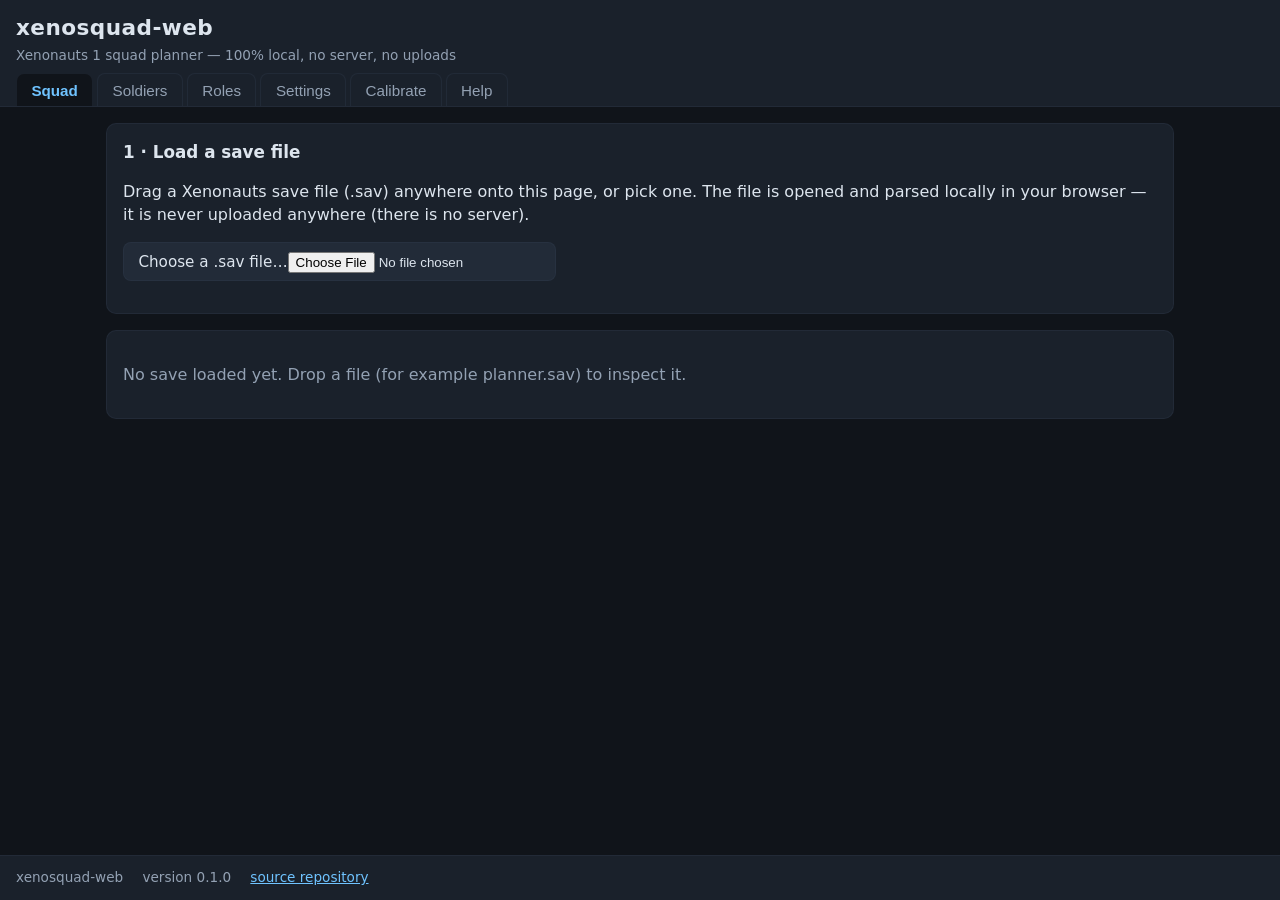
==== index.html @ cca50516 "M1: static skeleton + save inspector Tab layout (Squad/Soldiers/Roles/Settings/Calibrate/Help), drag" ====
<!DOCTYPE html>
<html lang="en">
<head>
  <meta charset="utf-8">
  <meta name="viewport" content="width=device-width, initial-scale=1">
  <!--
    Privacy by construction: this policy forbids every network fetch
    (connect-src 'none'), all remote scripts/styles/images, inline scripts,
    and forms posting anywhere. The app is fully static and offline.
  -->
  <meta http-equiv="Content-Security-Policy"
        content="default-src 'none'; script-src 'self'; style-src 'self'; img-src 'self' data:; connect-src 'none'; form-action 'none'; base-uri 'none'; object-src 'none'">
  <title>xenosquad-web — Xenonauts 1 squad planner</title>
  <link rel="stylesheet" href="style.css">
</head>
<body>
  <header class="app-header">
    <h1>xenosquad-web</h1>
    <p class="tagline">Xenonauts 1 squad planner — 100% local, no server, no uploads</p>
    <nav id="tab-bar" class="tab-bar" aria-label="Main tabs"></nav>
  </header>

  <main id="tab-content" class="tab-content"></main>

  <footer class="app-footer">
    <span>xenosquad-web</span>
    <span>version <span id="app-version"></span></span>
    <a id="repo-link" href="https://github.com/UnknownVibe23/xenosquad-web">source repository</a>
  </footer>

  <!-- full-page drag-and-drop overlay -->
  <div id="drop-overlay" aria-hidden="true"><div>Drop your Xenonauts .sav file anywhere</div></div>

  <!-- classic scripts (not ES modules) so the page also works from file:// -->
  <script src="domain/models.js"></script>
  <script src="parser/saveParser.js"></script>
  <script src="settings/store.js"></script>
  <script src="ui/dom.js"></script>
  <script src="ui/tabs-squad.js"></script>
  <script src="ui/main.js"></script>
</body>
</html>
---- style.css ----
/*
 * style.css — xenosquad-web base styles.
 *
 * Layout goals: a single centered column that stays comfortable on a
 * vertical monitor (1080x1920) and never requires horizontal page scrolling
 * in a narrow viewport. Everything uses fluid widths and minmax(0, 1fr)
 * grids so panels stack instead of overflowing.
 */

:root {
  --bg: #10141a;
  --panel: #1a212b;
  --panel-alt: #222b38;
  --border: #33405252;
  --text: #dde5ee;
  --muted: #93a1b3;
  --accent: #6fc3ff;
  --accent-2: #9be29b;
  --danger: #ff8f8f;
  --radius: 10px;
}

* { box-sizing: border-box; }

html, body {
  margin: 0;
  padding: 0;
  background: var(--bg);
  color: var(--text);
  font-family: system-ui, -apple-system, "Segoe UI", Roboto, sans-serif;
  font-size: 16px;
  line-height: 1.45;
}

body {
  display: flex;
  flex-direction: column;
  min-height: 100vh;
  min-width: 0;
}

.app-header {
  padding: 0.75rem 1rem 0;
  border-bottom: 1px solid var(--border);
  background: var(--panel);
}

.app-header h1 {
  margin: 0;
  font-size: 1.35rem;
  letter-spacing: 0.02em;
}

.tagline {
  margin: 0.15rem 0 0.5rem;
  color: var(--muted);
  font-size: 0.85rem;
}

.tab-bar {
  display: flex;
  flex-wrap: wrap;
  gap: 0.25rem;
  overflow-x: auto;
}

.tab {
  appearance: none;
  border: 1px solid var(--border);
  border-bottom: none;
  background: transparent;
  color: var(--muted);
  padding: 0.45rem 0.9rem;
  border-radius: 8px 8px 0 0;
  cursor: pointer;
  font-size: 0.95rem;
  white-space: nowrap;
}

.tab.active {
  background: var(--bg);
  color: var(--accent);
  font-weight: 600;
}

.tab-content {
  flex: 1;
  width: 100%;
  max-width: 1100px;
  margin: 0 auto;
  padding: 1rem;
  min-width: 0;
}

.app-footer {
  display: flex;
  flex-wrap: wrap;
  gap: 0.4rem 1.2rem;
  padding: 0.75rem 1rem;
  border-top: 1px solid var(--border);
  background: var(--panel);
  color: var(--muted);
  font-size: 0.85rem;
}

.app-footer a { color: var(--accent); }

.panel {
  background: var(--panel);
  border: 1px solid var(--border);
  border-radius: var(--radius);
  padding: 1rem;
  margin-bottom: 1rem;
  min-width: 0;
}

.panel h2 {
  margin: 0 0 0.6rem;
  font-size: 1.05rem;
}

.panel.error {
  border-color: var(--danger);
  color: #ffd7d7;
}

.panel.muted { color: var(--muted); }

.placeholder { color: var(--muted); font-style: italic; }

.button-like {
  display: inline-block;
  background: var(--panel-alt);
  border: 1px solid var(--border);
  border-radius: 8px;
  padding: 0.45rem 0.9rem;
  cursor: pointer;
  color: var(--text);
  font-size: 0.95rem;
}

button {
  background: var(--panel-alt);
  border: 1px solid var(--border);
  border-radius: 8px;
  padding: 0.35rem 0.8rem;
  color: var(--text);
  cursor: pointer;
  font-size: 0.9rem;
}

button.primary {
  background: #2b4a63;
  border-color: var(--accent);
  color: #fff;
}

button.danger {
  border-color: var(--danger);
  color: var(--danger);
}

input[type="text"], input[type="number"], select, textarea {
  background: var(--bg);
  color: var(--text);
  border: 1px solid var(--border);
  border-radius: 6px;
  padding: 0.3rem 0.45rem;
  font-size: 0.9rem;
  max-width: 100%;
}

table.kv { border-collapse: collapse; width: 100%; }
table.kv th, table.kv td {
  text-align: left;
  padding: 0.3rem 0.6rem;
  border-bottom: 1px solid var(--border);
  vertical-align: top;
  word-break: break-word;
}
table.kv th { color: var(--muted); font-weight: 600; white-space: nowrap; }

/* full-page drop overlay */
#drop-overlay {
  position: fixed;
  inset: 0;
  display: none;
  align-items: center;
  justify-content: center;
  background: rgba(10, 16, 24, 0.82);
  border: 4px dashed var(--accent);
  z-index: 50;
  pointer-events: none;
  font-size: 1.4rem;
  color: var(--accent);
  text-align: center;
  padding: 1rem;
}

#drop-overlay.visible { display: flex; }

/* narrow / vertical monitors: everything stacks, no horizontal page scroll */
@media (max-width: 700px) {
  .tab-content { padding: 0.6rem; }
  .app-header h1 { font-size: 1.15rem; }
  .panel { padding: 0.75rem; }
}
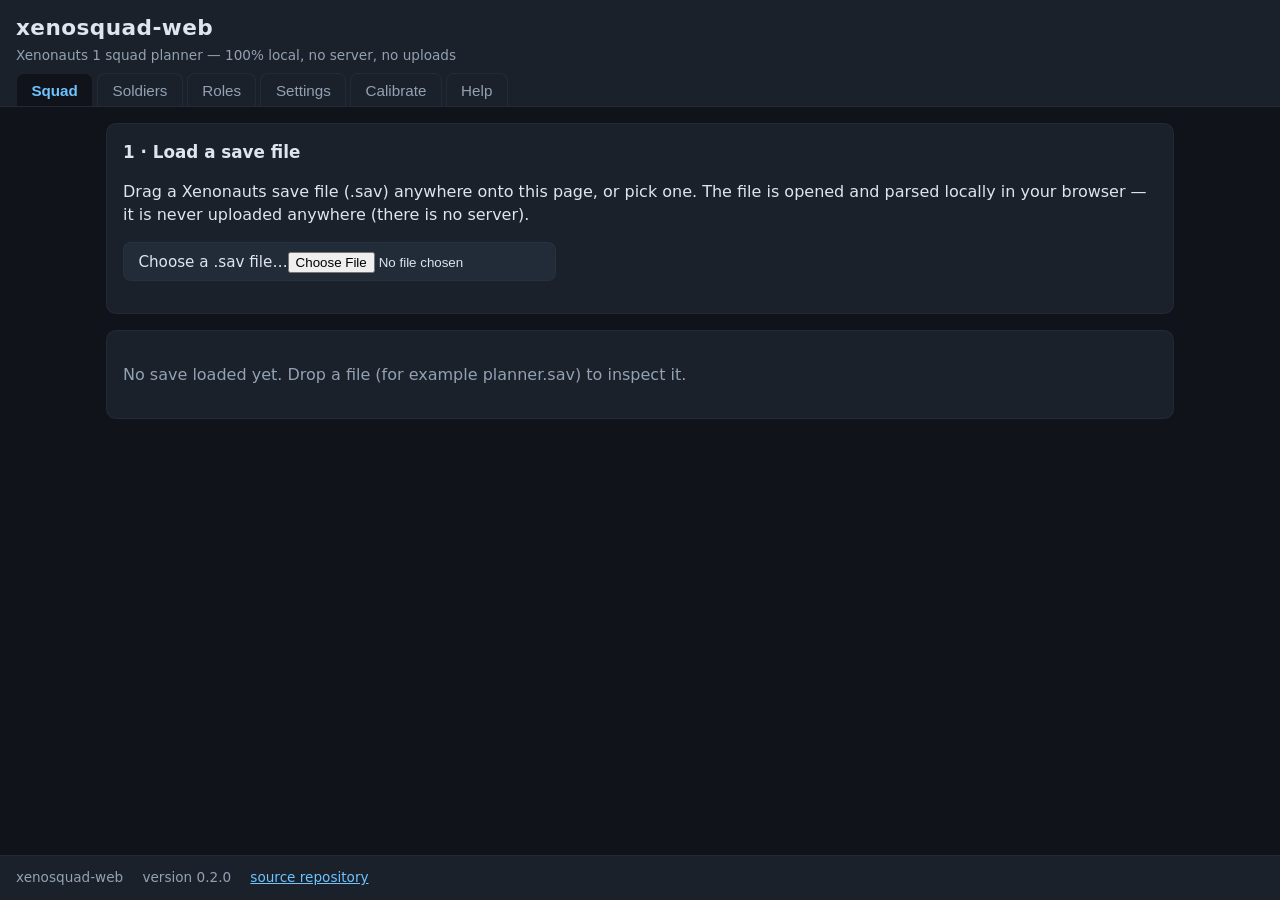
==== commit 82d2a894: "M2: full parser + Calibrate tab + Soldiers tab + synthetic fixture + tests Marker scan extended to f" ====
--- a/index.html
+++ b/index.html
@@ -37,6 +37,8 @@
   <script src="settings/store.js"></script>
   <script src="ui/dom.js"></script>
   <script src="ui/tabs-squad.js"></script>
+  <script src="ui/tabs-soldiers.js"></script>
+  <script src="ui/tabs-calibrate.js"></script>
   <script src="ui/main.js"></script>
 </body>
 </html>
--- a/style.css
+++ b/style.css
@@ -205,3 +205,33 @@
   .app-header h1 { font-size: 1.15rem; }
   .panel { padding: 0.75rem; }
 }
+
+/* tables (Soldiers tab, Calibrate raw view) */
+.table-wrap { overflow-x: auto; max-width: 100%; }
+table.roster { border-collapse: collapse; width: 100%; font-size: 0.85rem; }
+table.roster th, table.roster td {
+  border-bottom: 1px solid var(--border);
+  padding: 0.3rem 0.5rem;
+  text-align: left;
+  vertical-align: top;
+  word-break: break-word;
+}
+table.roster th { color: var(--muted); position: sticky; top: 0; background: var(--panel); }
+td.num, th.num { text-align: right; font-variant-numeric: tabular-nums; }
+td.small { color: var(--muted); font-size: 0.78rem; }
+tr.wounded td { color: var(--danger); }
+td.mapped { background: #2b4a6355; font-weight: 600; }
+
+.notice {
+  background: #3a3320;
+  border: 1px solid #8a7a3a;
+  border-radius: 8px;
+  padding: 0.5rem 0.7rem;
+  font-size: 0.85rem;
+  color: #ffe9a8;
+}
+
+/* calibrate grid */
+.cal-grid { display: grid; grid-template-columns: repeat(auto-fit, minmax(220px, 1fr)); gap: 0.5rem 1rem; }
+.cal-row { display: flex; flex-direction: column; gap: 0.25rem; font-size: 0.9rem; }
+.cal-row select { width: 100%; }
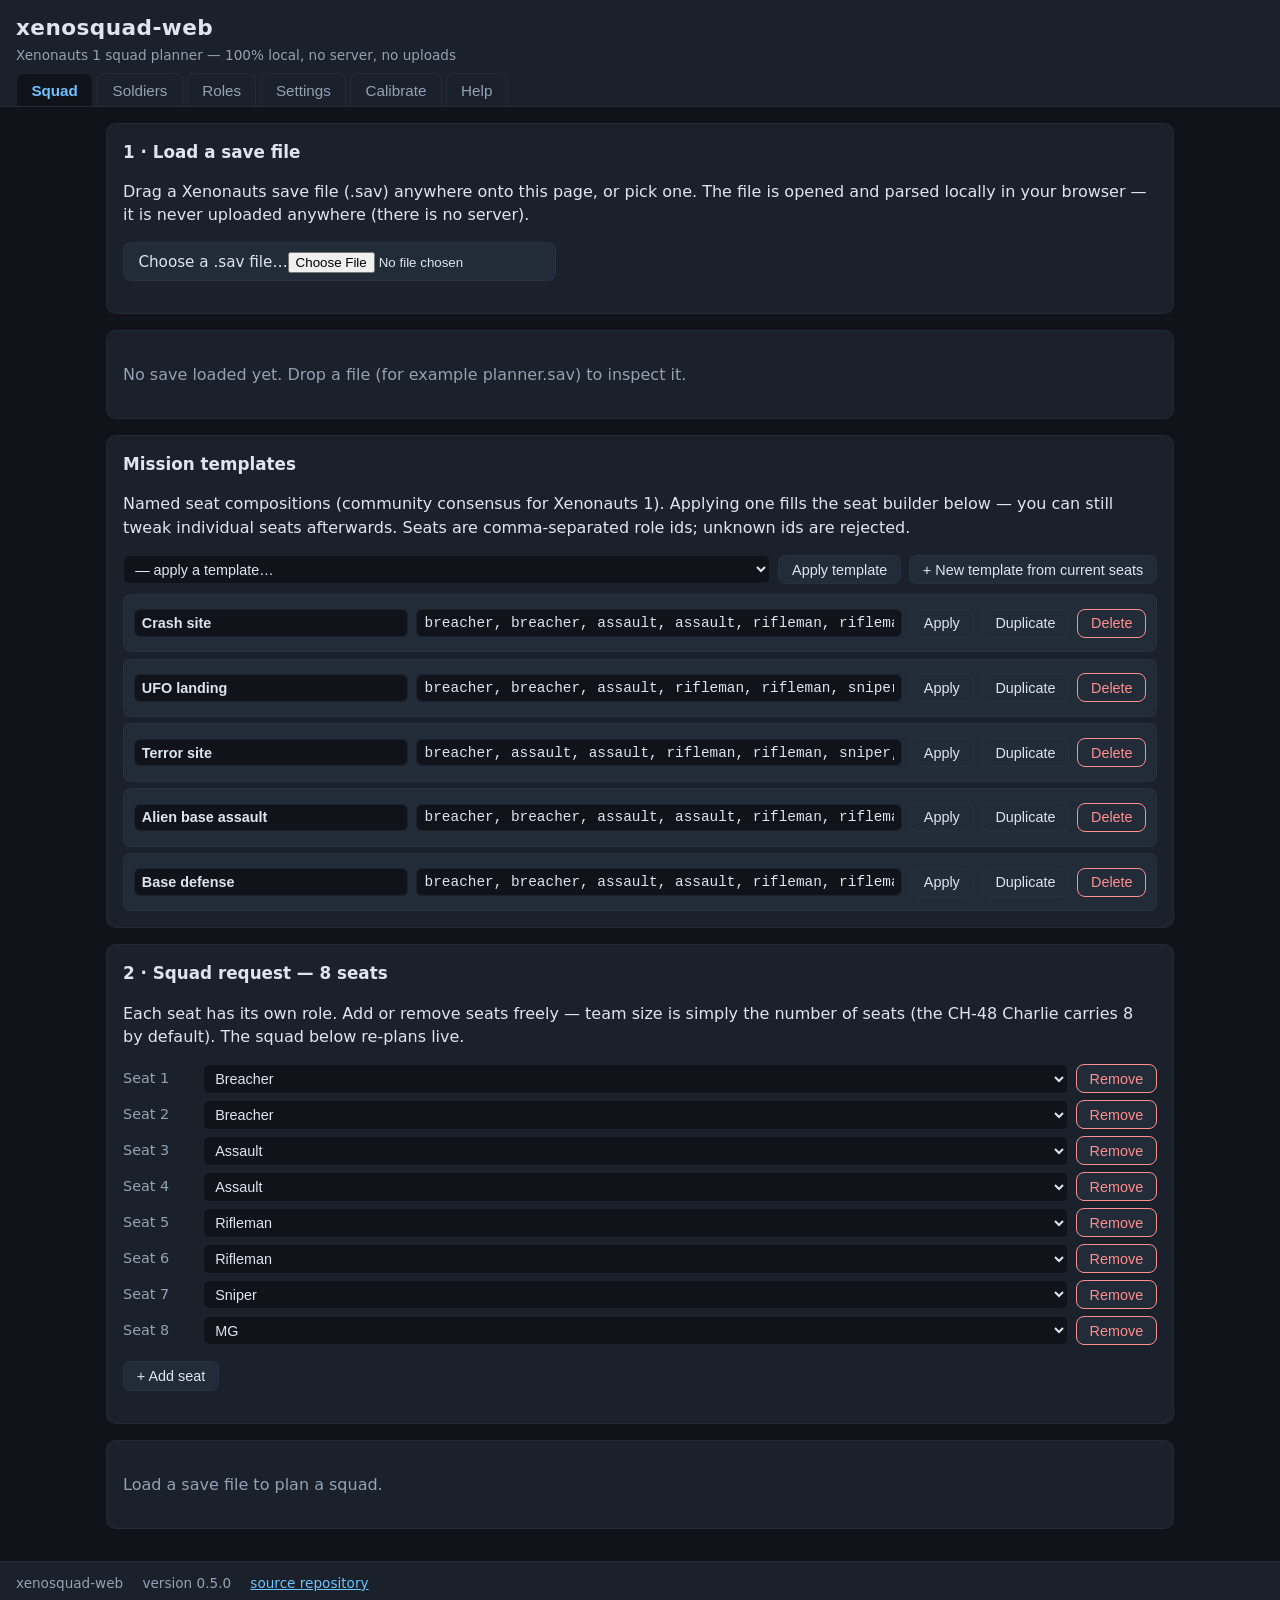
==== commit bb3a61be: "M5: full adjustability + polish (roles/settings editors, templates, persistence, CSP, help, responsi" ====
--- a/index.html
+++ b/index.html
@@ -38,7 +38,10 @@
   <script src="ui/dom.js"></script>
   <script src="ui/tabs-squad.js"></script>
   <script src="ui/tabs-soldiers.js"></script>
+  <script src="ui/tabs-roles.js"></script>
+  <script src="ui/tabs-settings.js"></script>
   <script src="ui/tabs-calibrate.js"></script>
+  <script src="ui/tabs-help.js"></script>
   <script src="ui/main.js"></script>
 </body>
 </html>
--- a/style.css
+++ b/style.css
@@ -235,3 +235,67 @@
 .cal-grid { display: grid; grid-template-columns: repeat(auto-fit, minmax(220px, 1fr)); gap: 0.5rem 1rem; }
 .cal-row { display: flex; flex-direction: column; gap: 0.25rem; font-size: 0.9rem; }
 .cal-row select { width: 100%; }
+
+/* squad seat builder + result */
+.seat-list { display: flex; flex-direction: column; gap: 0.4rem; margin-bottom: 0.6rem; }
+.seat-row { display: flex; gap: 0.5rem; align-items: center; flex-wrap: wrap; }
+.seat-row .seat-num { min-width: 4.5rem; color: var(--muted); font-size: 0.9rem; }
+.seat-row select { flex: 1 1 12rem; min-width: 0; }
+
+.pick-grid { display: grid; grid-template-columns: repeat(auto-fill, minmax(min(100%, 300px), 1fr)); gap: 0.6rem; }
+.pick {
+  background: var(--panel-alt);
+  border: 1px solid var(--border);
+  border-radius: var(--radius);
+  padding: 0.6rem 0.75rem;
+  min-width: 0;
+}
+.pick.training { border-color: var(--accent-2); }
+.pick.empty { color: var(--muted); font-style: italic; }
+.pick-head { display: flex; justify-content: space-between; gap: 0.5rem; flex-wrap: wrap; }
+.pick-role { font-weight: 600; color: var(--accent); }
+.pick-name { font-weight: 600; }
+.pick-sub { color: var(--muted); font-size: 0.8rem; margin-top: 0.15rem; }
+.pick-why { font-size: 0.82rem; margin-top: 0.3rem; color: var(--accent-2); }
+.pick-stats { font-size: 0.75rem; color: var(--muted); margin-top: 0.25rem; font-variant-numeric: tabular-nums; }
+
+ul.bench { margin: 0.3rem 0 0; padding-left: 1.2rem; columns: 2; }
+ul.bench li { font-size: 0.88rem; margin-bottom: 0.15rem; word-break: break-word; }
+@media (max-width: 700px) { ul.bench { columns: 1; } }
+
+/* roles editor */
+.role-card h3 { margin: 0.7rem 0 0.3rem; font-size: 0.85rem; color: var(--muted); text-transform: uppercase; letter-spacing: 0.04em; }
+.role-head { display: flex; gap: 0.6rem; align-items: center; flex-wrap: wrap; }
+.role-name { font-weight: 700; font-size: 1rem; flex: 1 1 10rem; min-width: 0; }
+.role-btns { display: flex; gap: 0.4rem; }
+.w-grid { display: grid; grid-template-columns: repeat(auto-fit, minmax(240px, 1fr)); gap: 0.3rem 1rem; }
+.w-row { display: flex; align-items: center; gap: 0.5rem; font-size: 0.88rem; }
+.w-row .w-name { width: 3rem; color: var(--muted); }
+.w-row input[type="range"] { flex: 1; min-width: 0; }
+.w-out { min-width: 2.2rem; text-align: right; font-variant-numeric: tabular-nums; font-size: 0.85rem; }
+.f-grid { display: grid; grid-template-columns: repeat(auto-fit, minmax(90px, 1fr)); gap: 0.3rem 0.6rem; }
+.f-row { display: flex; align-items: center; gap: 0.35rem; font-size: 0.85rem; }
+.f-row .w-name { width: 2.4rem; color: var(--muted); }
+.f-row input { width: 100%; min-width: 0; }
+.role-misc { display: flex; flex-wrap: wrap; gap: 0.5rem 1.2rem; margin-top: 0.5rem; }
+.t-grid { display: flex; flex-wrap: wrap; gap: 0.4rem 1rem; }
+.t-box { display: flex; align-items: center; gap: 0.3rem; font-size: 0.88rem; }
+
+/* settings */
+.set-grid { display: grid; grid-template-columns: repeat(auto-fit, minmax(260px, 1fr)); gap: 0.5rem 1.2rem; }
+.set-row { display: flex; flex-direction: column; gap: 0.25rem; font-size: 0.88rem; }
+.set-row.check { flex-direction: row; align-items: center; gap: 0.5rem; }
+.set-row input[type="range"] { width: 100%; }
+.set-row input[type="number"], .set-row input[type="text"] { width: 100%; }
+.btn-row { display: flex; flex-wrap: wrap; gap: 0.5rem; margin: 0.4rem 0; }
+.error-text { color: var(--danger); }
+.ok-text { color: var(--accent-2); }
+
+/* templates */
+.tpl-apply { display: flex; flex-wrap: wrap; gap: 0.5rem; align-items: center; margin-bottom: 0.6rem; }
+.tpl-apply select { flex: 1 1 14rem; min-width: 0; }
+.tpl-list { display: flex; flex-direction: column; gap: 0.4rem; }
+.tpl-card { display: flex; flex-wrap: wrap; gap: 0.5rem; align-items: center; background: var(--panel-alt); border: 1px solid var(--border); border-radius: 8px; padding: 0.45rem 0.6rem; }
+.tpl-name { flex: 1 1 10rem; min-width: 8rem; font-weight: 600; }
+.tpl-seats { flex: 2 1 16rem; min-width: 10rem; font-family: ui-monospace, monospace; font-size: 0.8rem; }
+.tpl-seats.invalid { border-color: var(--danger); }
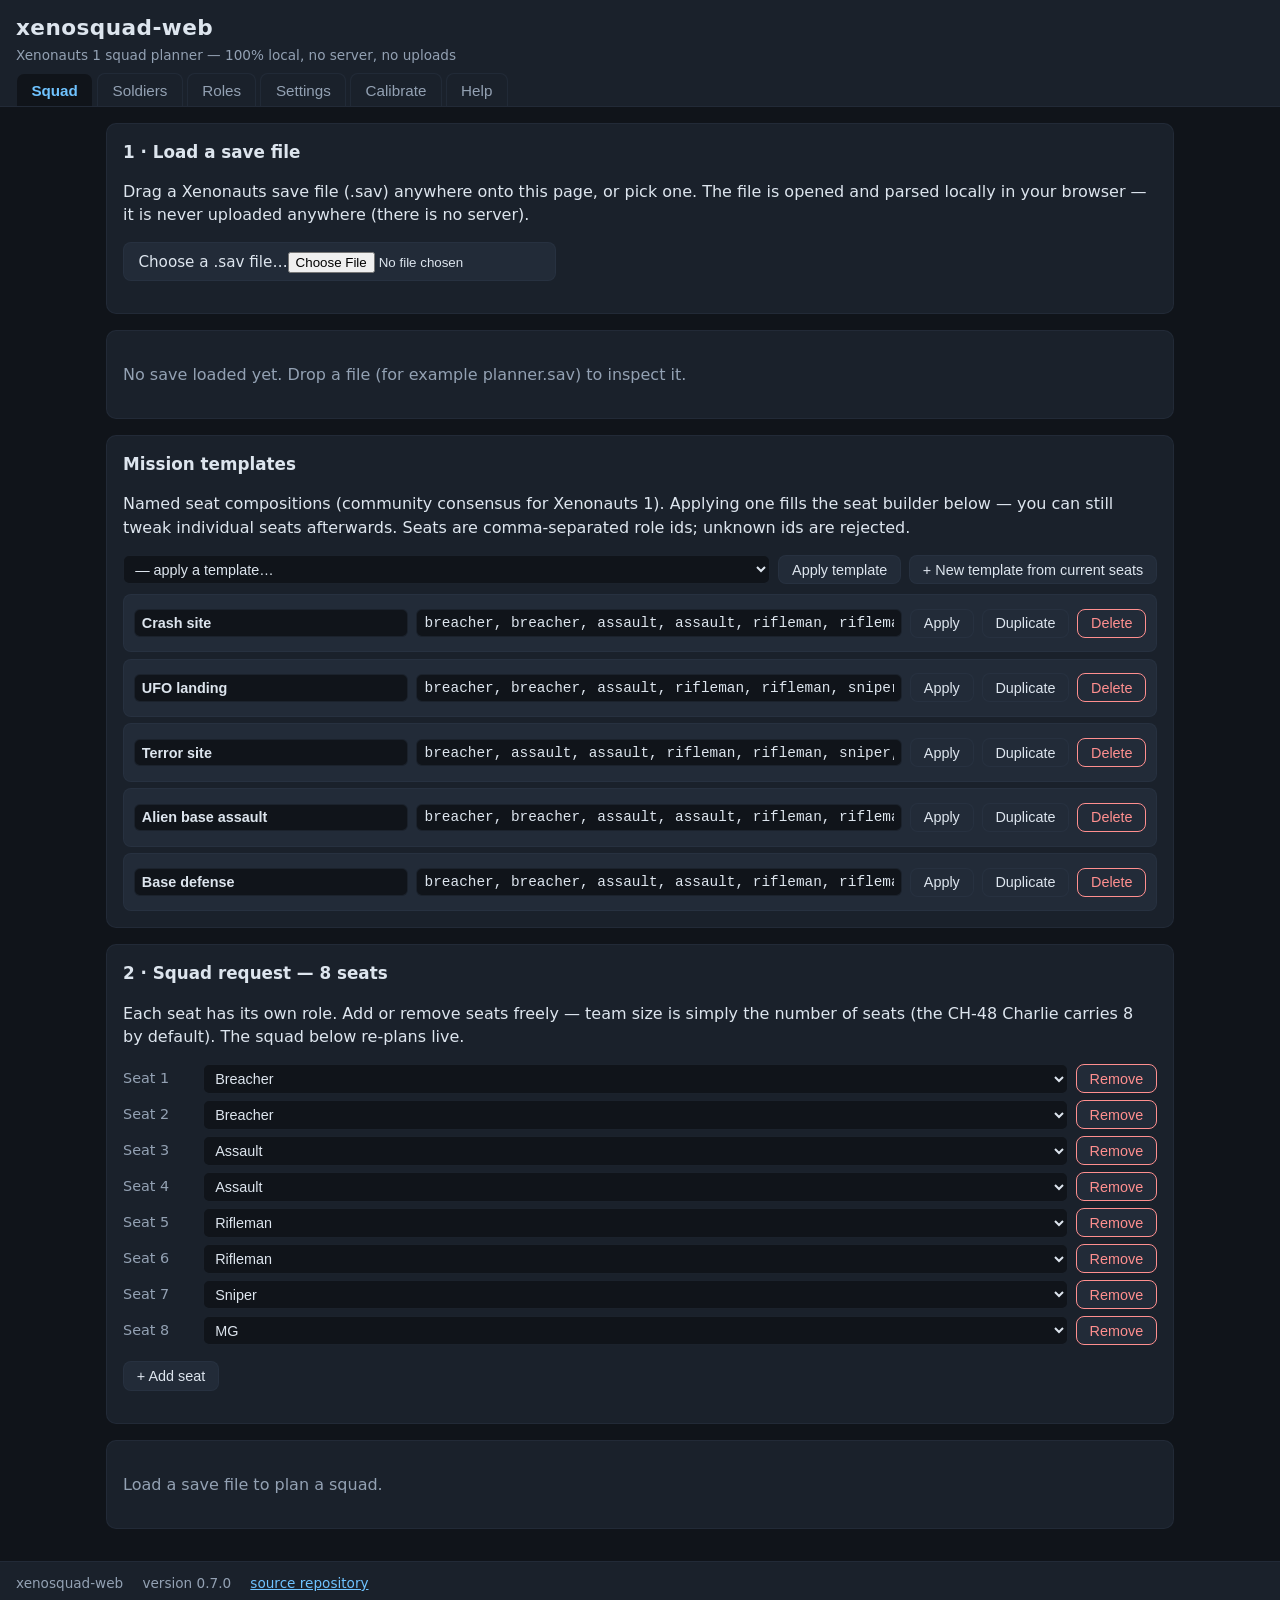
==== commit c4c4b25c: "M7: fix missing scoring scripts in index.html, scale test, neutral save-location docs, rank postInt " ====
--- a/index.html
+++ b/index.html
@@ -34,6 +34,8 @@
   <!-- classic scripts (not ES modules) so the page also works from file:// -->
   <script src="domain/models.js"></script>
   <script src="parser/saveParser.js"></script>
+  <script src="scoring/hungarian.js"></script>
+  <script src="scoring/scoring.js"></script>
   <script src="settings/store.js"></script>
   <script src="ui/dom.js"></script>
   <script src="ui/tabs-squad.js"></script>
--- a/style.css
+++ b/style.css
@@ -299,3 +299,14 @@
 .tpl-name { flex: 1 1 10rem; min-width: 8rem; font-weight: 600; }
 .tpl-seats { flex: 2 1 16rem; min-width: 10rem; font-family: ui-monospace, monospace; font-size: 0.8rem; }
 .tpl-seats.invalid { border-color: var(--danger); }
+
+/* team vs recruit badge */
+tr.recruit td { color: var(--muted); }
+.recruit-badge {
+  display: inline-block;
+  background: #3a3320;
+  color: #ffe9a8;
+  border-radius: 6px;
+  padding: 0.05rem 0.4rem;
+  font-size: 0.75rem;
+}
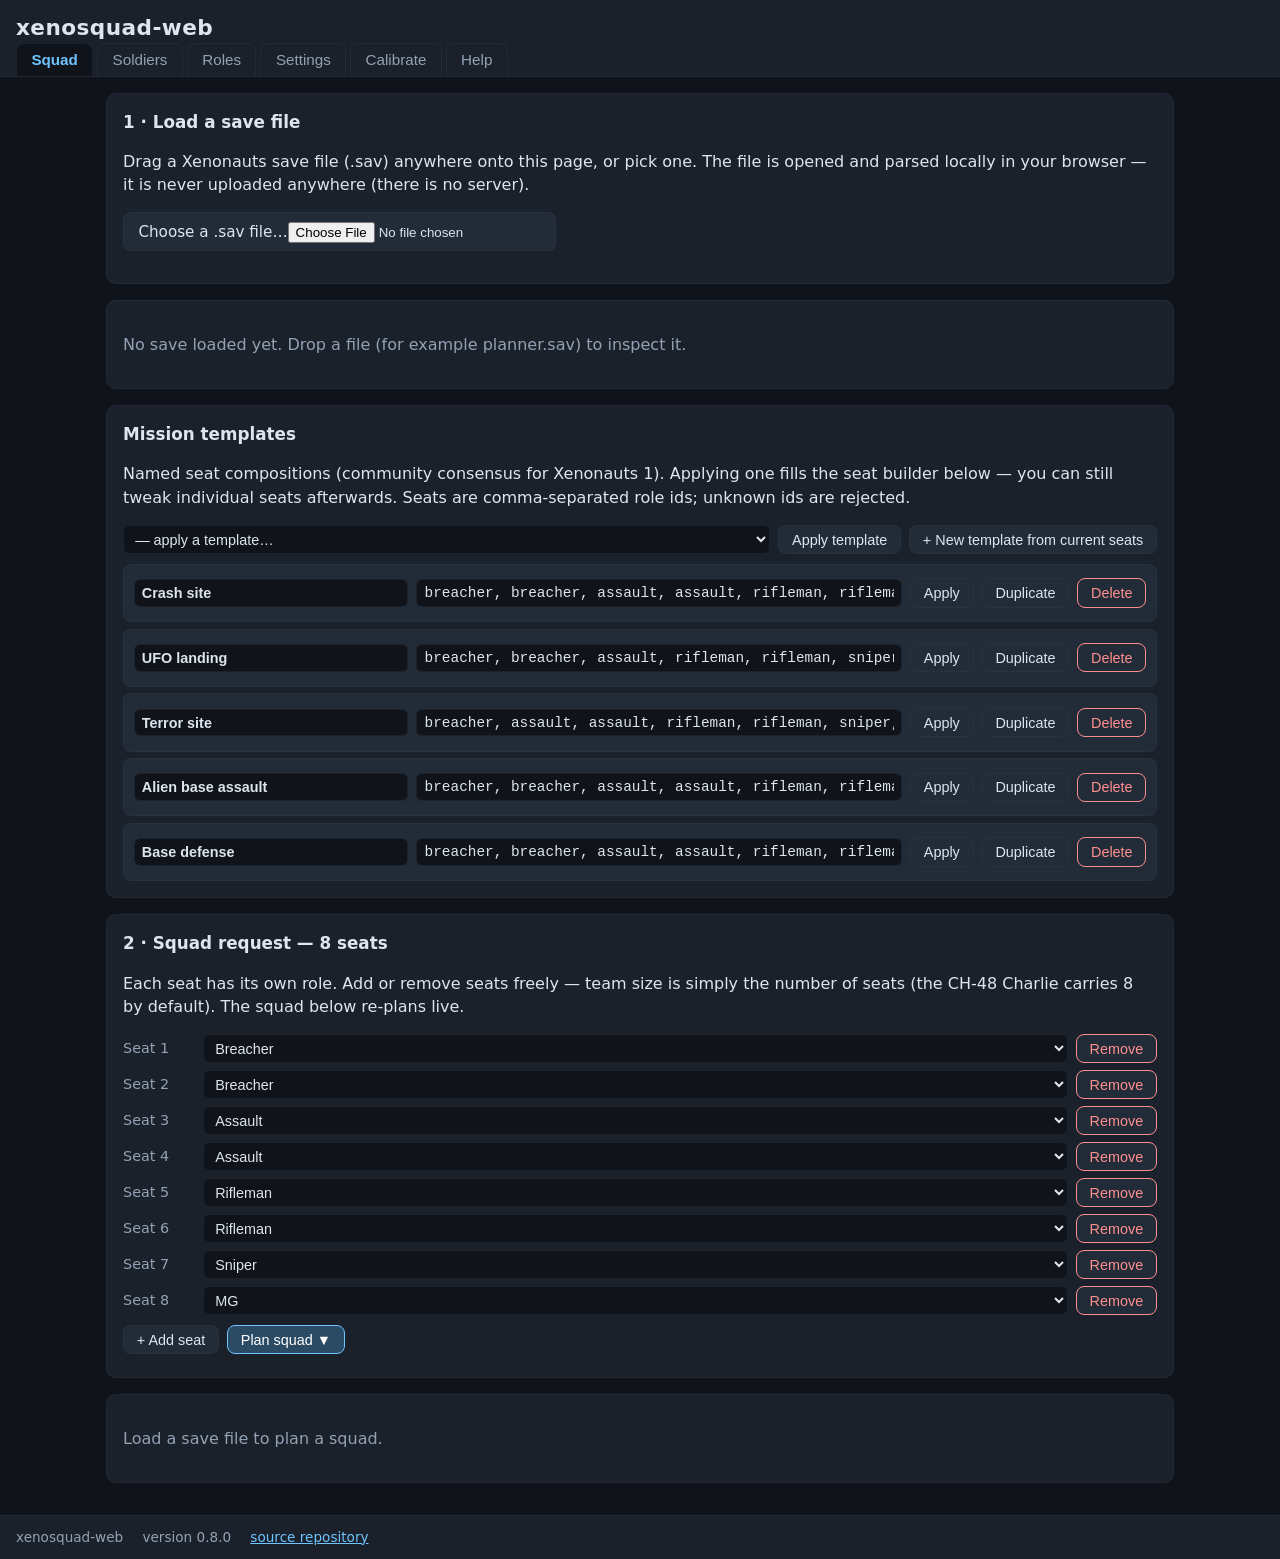
==== commit 9a6a88ac: "M8: squad-result discoverability + tagline removed + recruits toggle on Squad tab - removed the head" ====
--- a/index.html
+++ b/index.html
@@ -16,7 +16,6 @@
 <body>
   <header class="app-header">
     <h1>xenosquad-web</h1>
-    <p class="tagline">Xenonauts 1 squad planner — 100% local, no server, no uploads</p>
     <nav id="tab-bar" class="tab-bar" aria-label="Main tabs"></nav>
   </header>
 
--- a/style.css
+++ b/style.css
@@ -310,3 +310,7 @@
   padding: 0.05rem 0.4rem;
   font-size: 0.75rem;
 }
+
+/* jump-to-result highlight */
+@keyframes flashbg { 0% { background: #2b4a63; } 100% { background: var(--panel); } }
+.panel.flash { animation: flashbg 1.2s ease-out; }
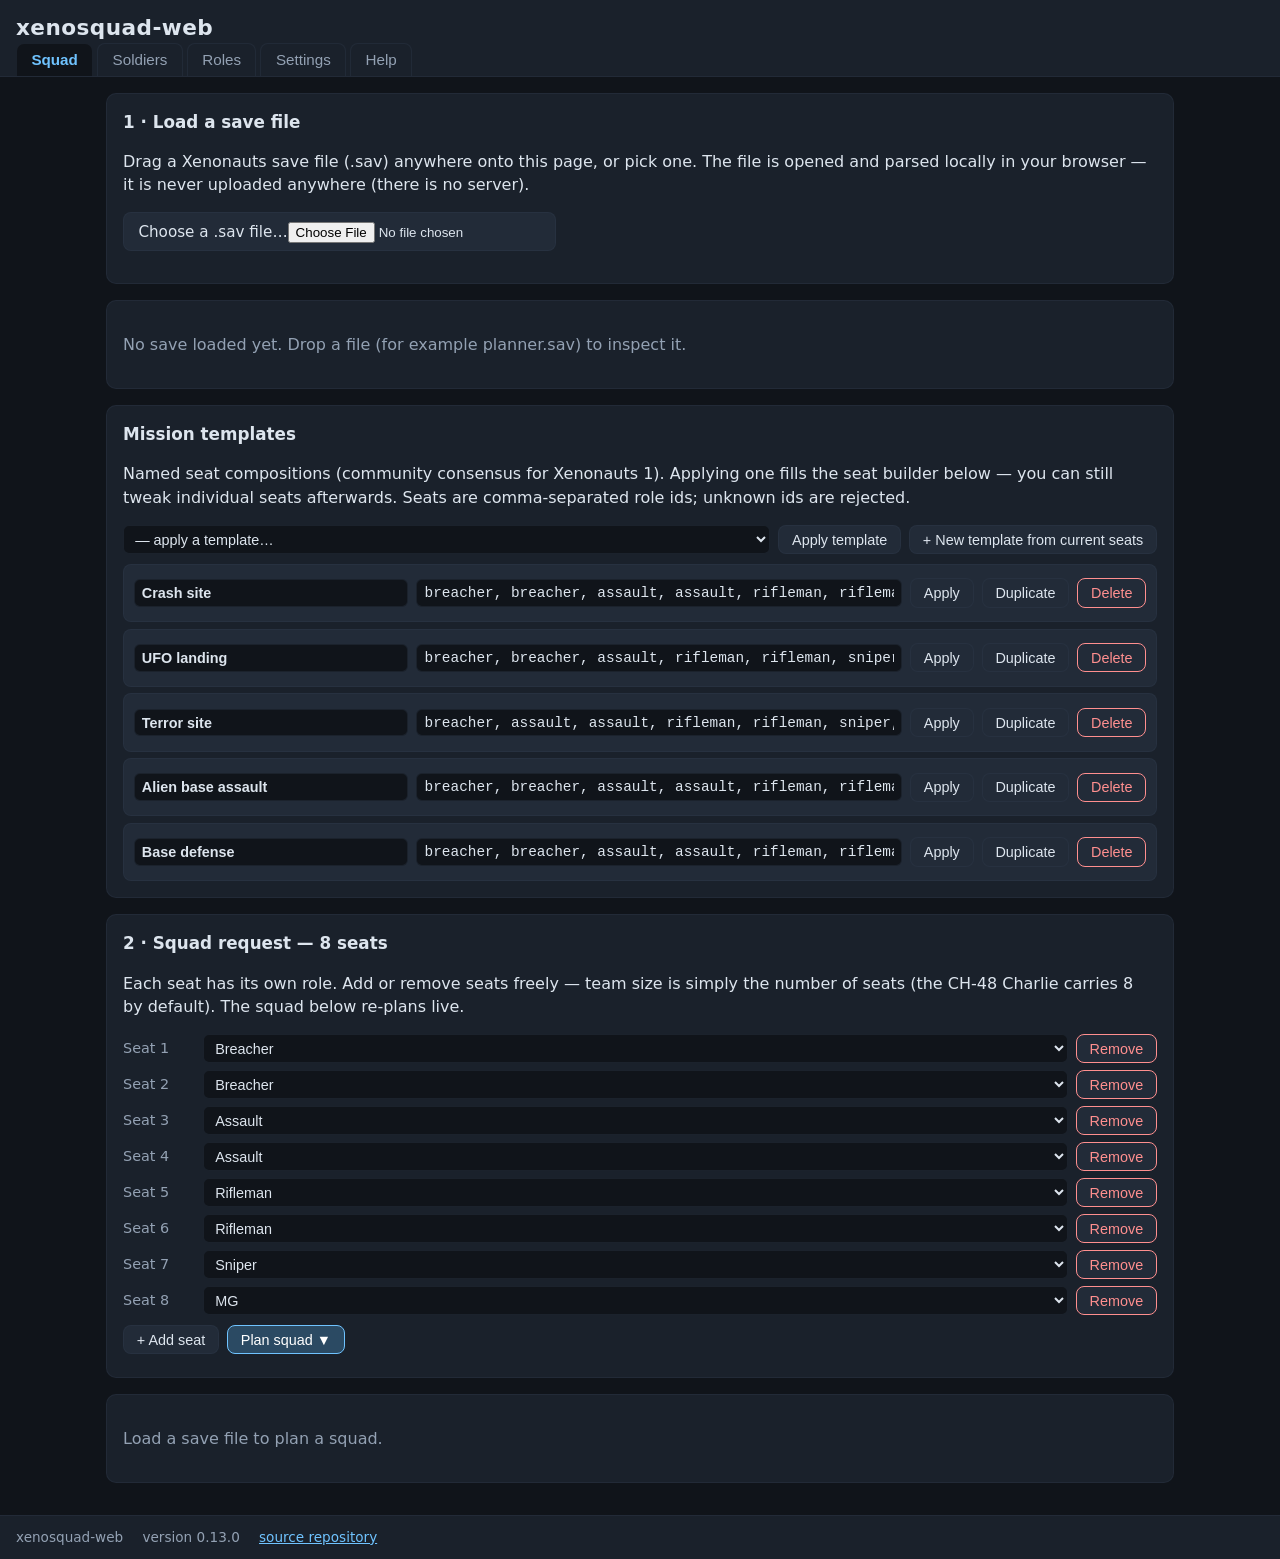
==== commit 99f3d400: "M13: hide Calibrate tab + save-format UI (game is final), restructure Settings, fix roster table lay" ====
--- a/index.html
+++ b/index.html
@@ -41,7 +41,9 @@
   <script src="ui/tabs-soldiers.js"></script>
   <script src="ui/tabs-roles.js"></script>
   <script src="ui/tabs-settings.js"></script>
-  <script src="ui/tabs-calibrate.js"></script>
+  <!-- ui/tabs-calibrate.js is kept in the repo but not loaded: the Calibrate
+       tab is hidden for now (see ui/main.js TABS). Re-add this tag + the tab
+       entry to re-enable calibration. -->
   <script src="ui/tabs-help.js"></script>
   <script src="ui/main.js"></script>
 </body>
--- a/style.css
+++ b/style.css
@@ -268,10 +268,11 @@
 .role-head { display: flex; gap: 0.6rem; align-items: center; flex-wrap: wrap; }
 .role-name { font-weight: 700; font-size: 1rem; flex: 1 1 10rem; min-width: 0; }
 .role-btns { display: flex; gap: 0.4rem; }
-.w-grid { display: grid; grid-template-columns: repeat(auto-fit, minmax(240px, 1fr)); gap: 0.3rem 1rem; }
-.w-row { display: flex; align-items: center; gap: 0.5rem; font-size: 0.88rem; }
-.w-row .w-name { width: 3rem; color: var(--muted); }
-.w-row input[type="range"] { flex: 1; min-width: 0; }
+.w-grid { display: grid; grid-template-columns: 1fr; gap: 0.35rem; max-width: 46rem; }
+.w-row { display: flex; align-items: center; gap: 0.6rem; font-size: 0.88rem; }
+.w-row .w-name { width: 3rem; flex: none; color: var(--text); font-weight: 600; }
+.w-row .w-out { flex: none; order: 2; }
+.w-row input[type="range"] { flex: 1; min-width: 0; order: 3; }
 .w-out { min-width: 2.2rem; text-align: right; font-variant-numeric: tabular-nums; font-size: 0.85rem; }
 .f-grid { display: grid; grid-template-columns: repeat(auto-fit, minmax(90px, 1fr)); gap: 0.3rem 0.6rem; }
 .f-row { display: flex; align-items: center; gap: 0.35rem; font-size: 0.85rem; }
@@ -314,3 +315,56 @@
 /* jump-to-result highlight */
 @keyframes flashbg { 0% { background: #2b4a63; } 100% { background: var(--panel); } }
 .panel.flash { animation: flashbg 1.2s ease-out; }
+
+/* soldiers tab polish */
+.note-inline { color: var(--muted); font-size: 0.8rem; margin: 0.15rem 0; }
+.legend { font-size: 0.78rem; margin: 0.2rem 0 0.4rem; }
+table.roster tbody tr:nth-child(even) { background: #ffffff08; }
+
+/* roles editor: value box attached to its slider */
+.w-out {
+  min-width: 2.6rem;
+  text-align: center;
+  background: var(--bg);
+  border: 1px solid var(--border);
+  border-radius: 6px;
+  padding: 0.05rem 0.3rem;
+}
+
+/* settings advanced (collapsed) section */
+details.panel.advanced summary {
+  cursor: pointer;
+  color: var(--muted);
+  font-weight: 600;
+  font-size: 0.95rem;
+}
+details.panel.advanced[open] summary { margin-bottom: 0.5rem; color: var(--text); }
+
+/* recruit pick marking in the squad result */
+.pick.recruit-pick { border-color: #d8a23a; background: #2a2517; }
+.recruit-flag {
+  background: #3a3320;
+  color: #ffe9a8;
+  border: 1px solid #d8a23a;
+  border-radius: 6px;
+  padding: 0.05rem 0.45rem;
+  font-size: 0.72rem;
+  font-weight: 700;
+  white-space: nowrap;
+}
+
+/* roster table: compact, aligned, no letter-wrapping */
+table.roster { font-size: 0.82rem; border-collapse: collapse; }
+table.roster th, table.roster td { white-space: nowrap; padding: 0.3rem 0.55rem; }
+table.roster th.wrap, table.roster td.wrap { white-space: normal; min-width: 7rem; }
+table.roster th.num, table.roster td.num { text-align: right; }
+table.roster thead th { position: sticky; top: 0; background: var(--panel); border-bottom: 2px solid var(--border); font-size: 0.75rem; color: var(--muted); text-transform: uppercase; letter-spacing: 0.03em; }
+table.roster tbody tr:nth-child(even) { background: #ffffff10; }
+table.roster td.sub, .sub { color: var(--muted); font-size: 0.72rem; }
+td.wounded, tr.wounded td .num { color: var(--danger); }
+.team-badge { color: var(--accent-2); font-size: 0.78rem; white-space: nowrap; }
+.note-box { border-left: 3px solid #8a7a3a; background: #3a332022; border-radius: 0 8px 8px 0; padding: 0.3rem 0.7rem; margin: 0.3rem 0; }
+
+/* settings: grouped global behavior */
+.set-group { margin-top: 0.8rem; }
+.set-group h3 { margin: 0 0 0.4rem; font-size: 0.8rem; color: var(--muted); text-transform: uppercase; letter-spacing: 0.05em; }
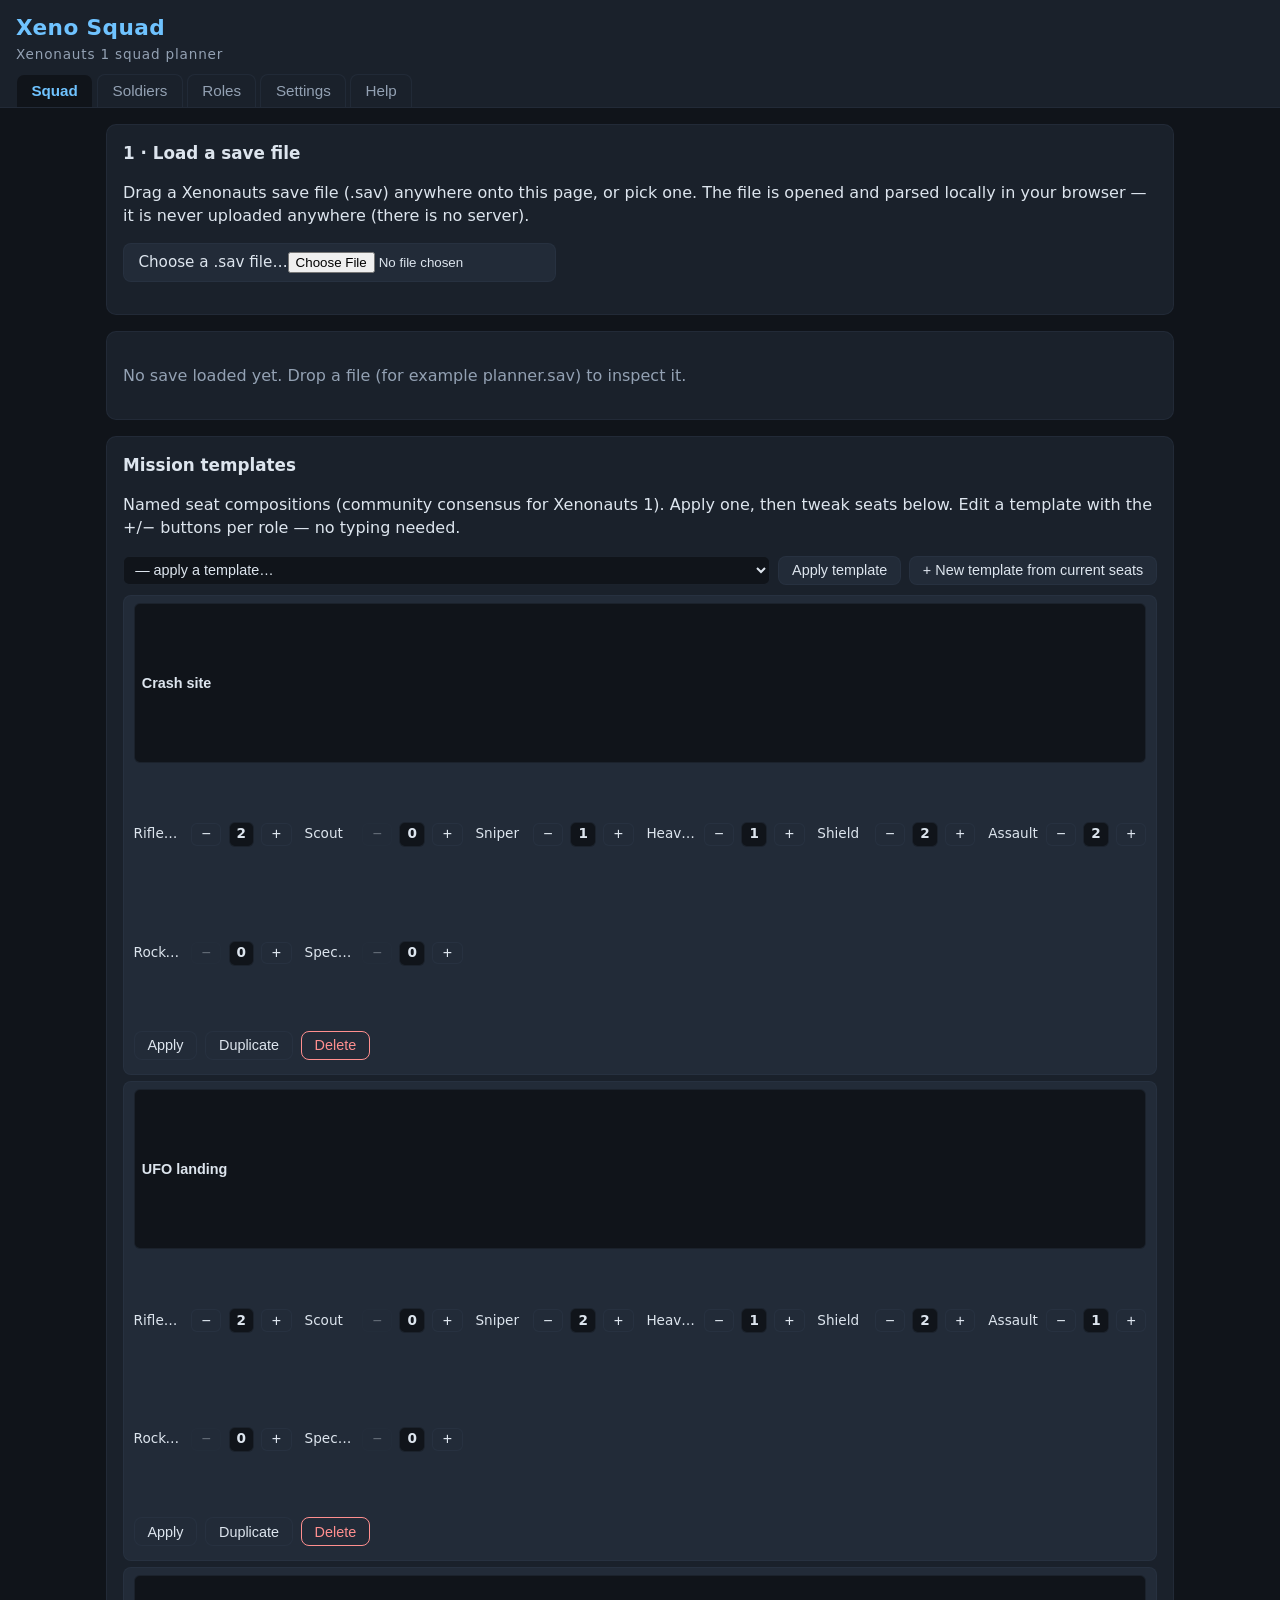
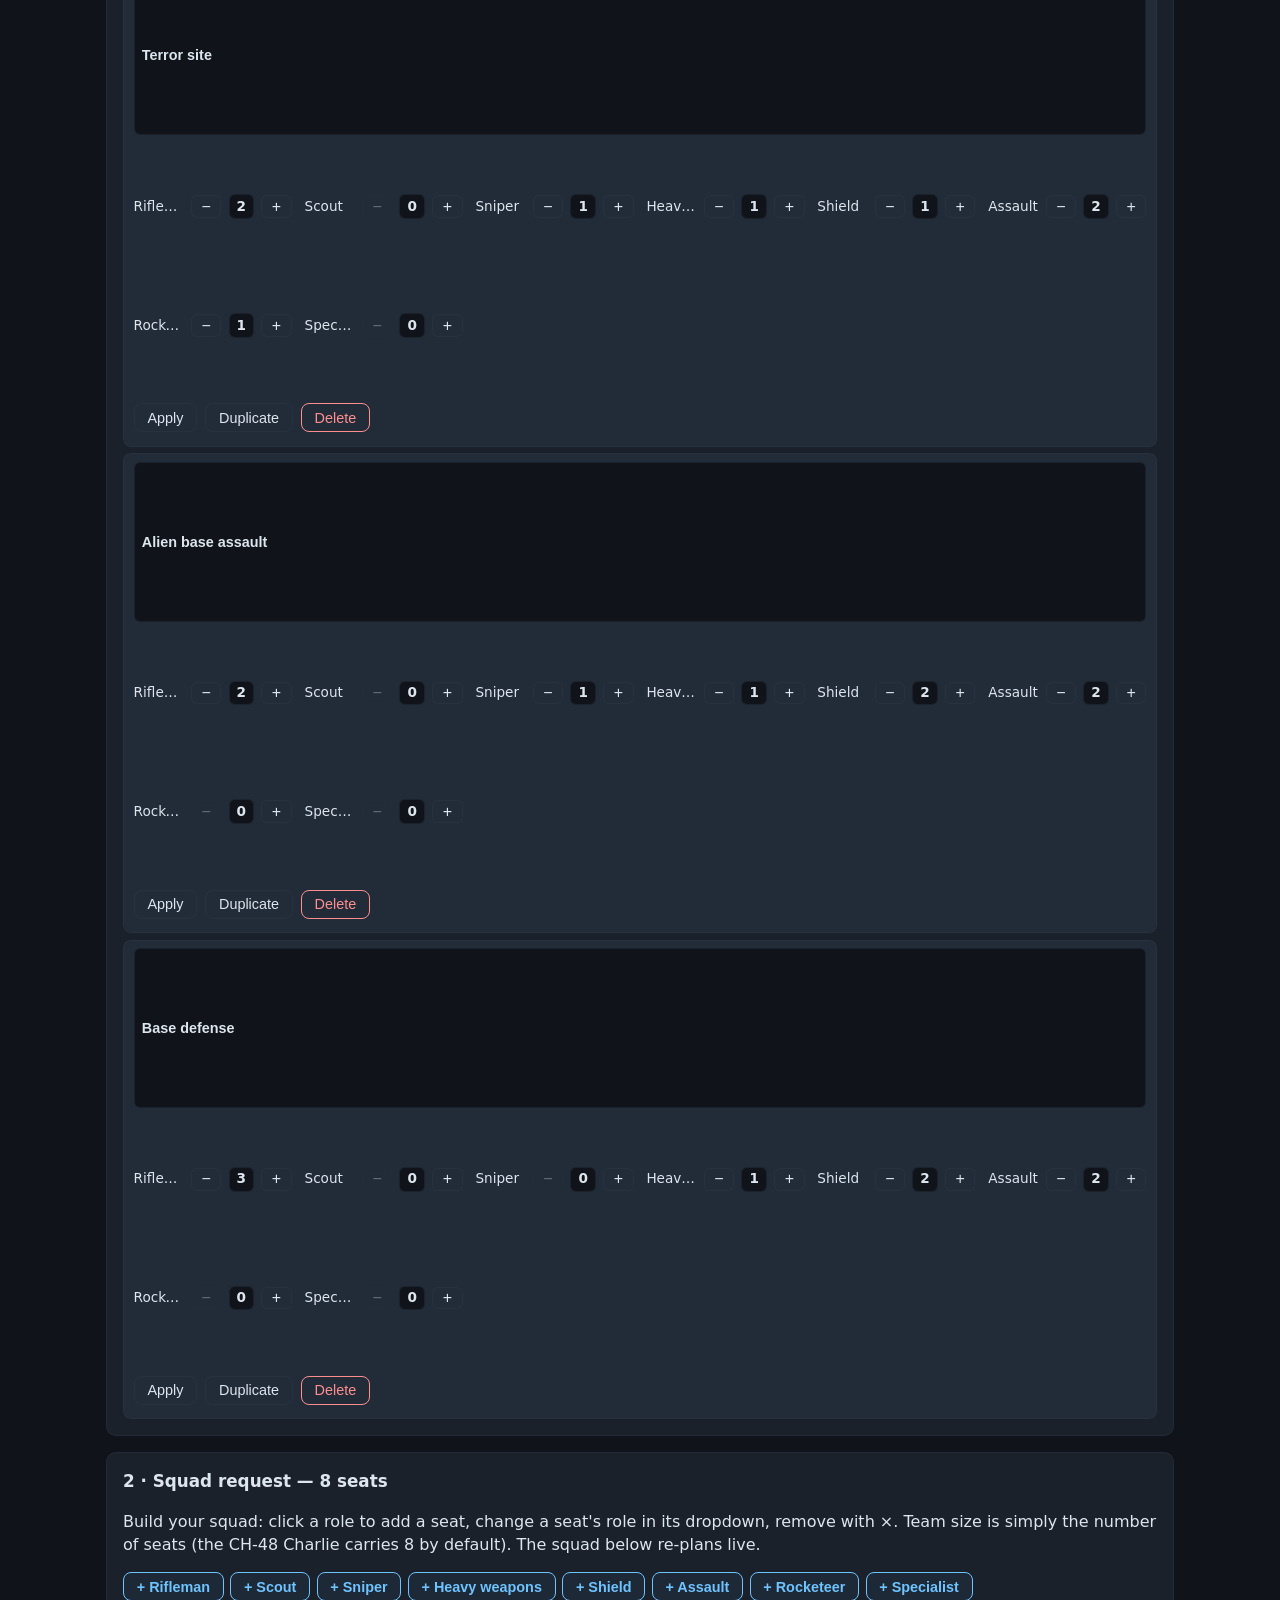
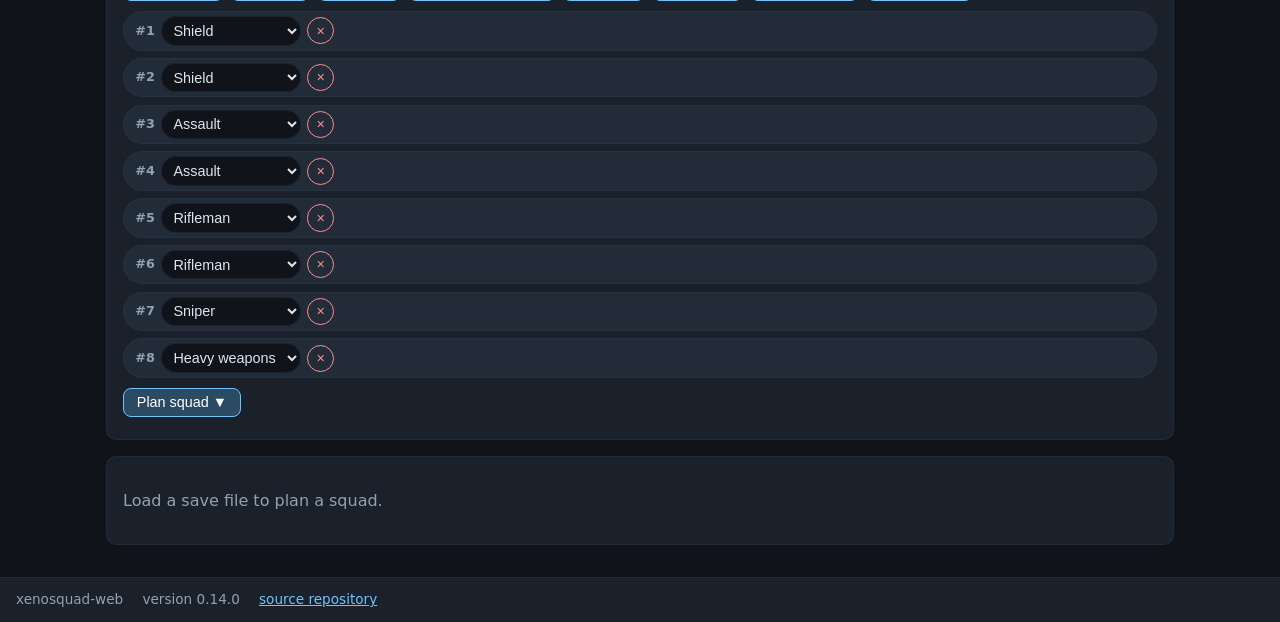
==== commit 955d5f7d: "M14: official in-game role names, button-based template editor, friendlier seat builder + title - Ro" ====
--- a/index.html
+++ b/index.html
@@ -10,12 +10,13 @@
   -->
   <meta http-equiv="Content-Security-Policy"
         content="default-src 'none'; script-src 'self'; style-src 'self'; img-src 'self' data:; connect-src 'none'; form-action 'none'; base-uri 'none'; object-src 'none'">
-  <title>xenosquad-web — Xenonauts 1 squad planner</title>
+  <title>Xeno Squad · Xenonauts 1 squad planner</title>
   <link rel="stylesheet" href="style.css">
 </head>
 <body>
   <header class="app-header">
-    <h1>xenosquad-web</h1>
+    <h1 class="app-title">Xeno&nbsp;Squad</h1>
+    <p class="app-sub">Xenonauts 1 squad planner</p>
     <nav id="tab-bar" class="tab-bar" aria-label="Main tabs"></nav>
   </header>
 
--- a/style.css
+++ b/style.css
@@ -368,3 +368,35 @@
 /* settings: grouped global behavior */
 .set-group { margin-top: 0.8rem; }
 .set-group h3 { margin: 0 0 0.4rem; font-size: 0.8rem; color: var(--muted); text-transform: uppercase; letter-spacing: 0.05em; }
+
+/* friendlier header */
+.app-title {
+  margin: 0.2rem 0 0;
+  font-size: 1.7rem;
+  letter-spacing: 0.14em;
+  font-weight: 800;
+  color: var(--accent);
+}
+.app-sub { margin: 0.1rem 0 0.6rem; color: var(--muted); font-size: 0.85rem; letter-spacing: 0.06em; }
+
+/* template editor: per-role +/- counters */
+.tpl-card { flex-direction: column; align-items: stretch; }
+.tpl-counters { display: grid; grid-template-columns: repeat(auto-fill, minmax(150px, 1fr)); gap: 0.3rem 0.8rem; margin: 0.4rem 0; }
+.tpl-count { display: flex; align-items: center; gap: 0.45rem; font-size: 0.85rem; }
+.tpl-role-name { flex: 1; min-width: 0; overflow: hidden; text-overflow: ellipsis; white-space: nowrap; }
+.tpl-num { min-width: 1.6rem; text-align: center; font-weight: 700; font-variant-numeric: tabular-nums; background: var(--bg); border: 1px solid var(--border); border-radius: 6px; padding: 0.1rem 0.2rem; }
+.count-btn { width: 1.9rem; padding: 0.15rem 0; font-size: 1rem; line-height: 1; border-radius: 6px; }
+.count-btn:disabled { opacity: 0.35; cursor: default; }
+
+/* seat builder: quick-add buttons + seat chips */
+.quick-add-row { display: flex; flex-wrap: wrap; gap: 0.4rem; margin-bottom: 0.6rem; }
+.quick-add { border-color: var(--accent); color: var(--accent); background: #2b4a6333; font-weight: 600; }
+.seat-list { display: flex; flex-wrap: wrap; gap: 0.45rem; margin-bottom: 0.6rem; }
+.seat-chip {
+  display: flex; align-items: center; gap: 0.4rem;
+  background: var(--panel-alt); border: 1px solid var(--border);
+  border-radius: 999px; padding: 0.25rem 0.35rem 0.25rem 0.7rem;
+}
+.seat-num { color: var(--muted); font-size: 0.8rem; font-weight: 700; }
+.seat-role { max-width: 9.5rem; border-radius: 999px; }
+.chip-x { border-radius: 999px; width: 1.7rem; height: 1.7rem; padding: 0; line-height: 1; color: var(--danger); border-color: var(--danger); }
